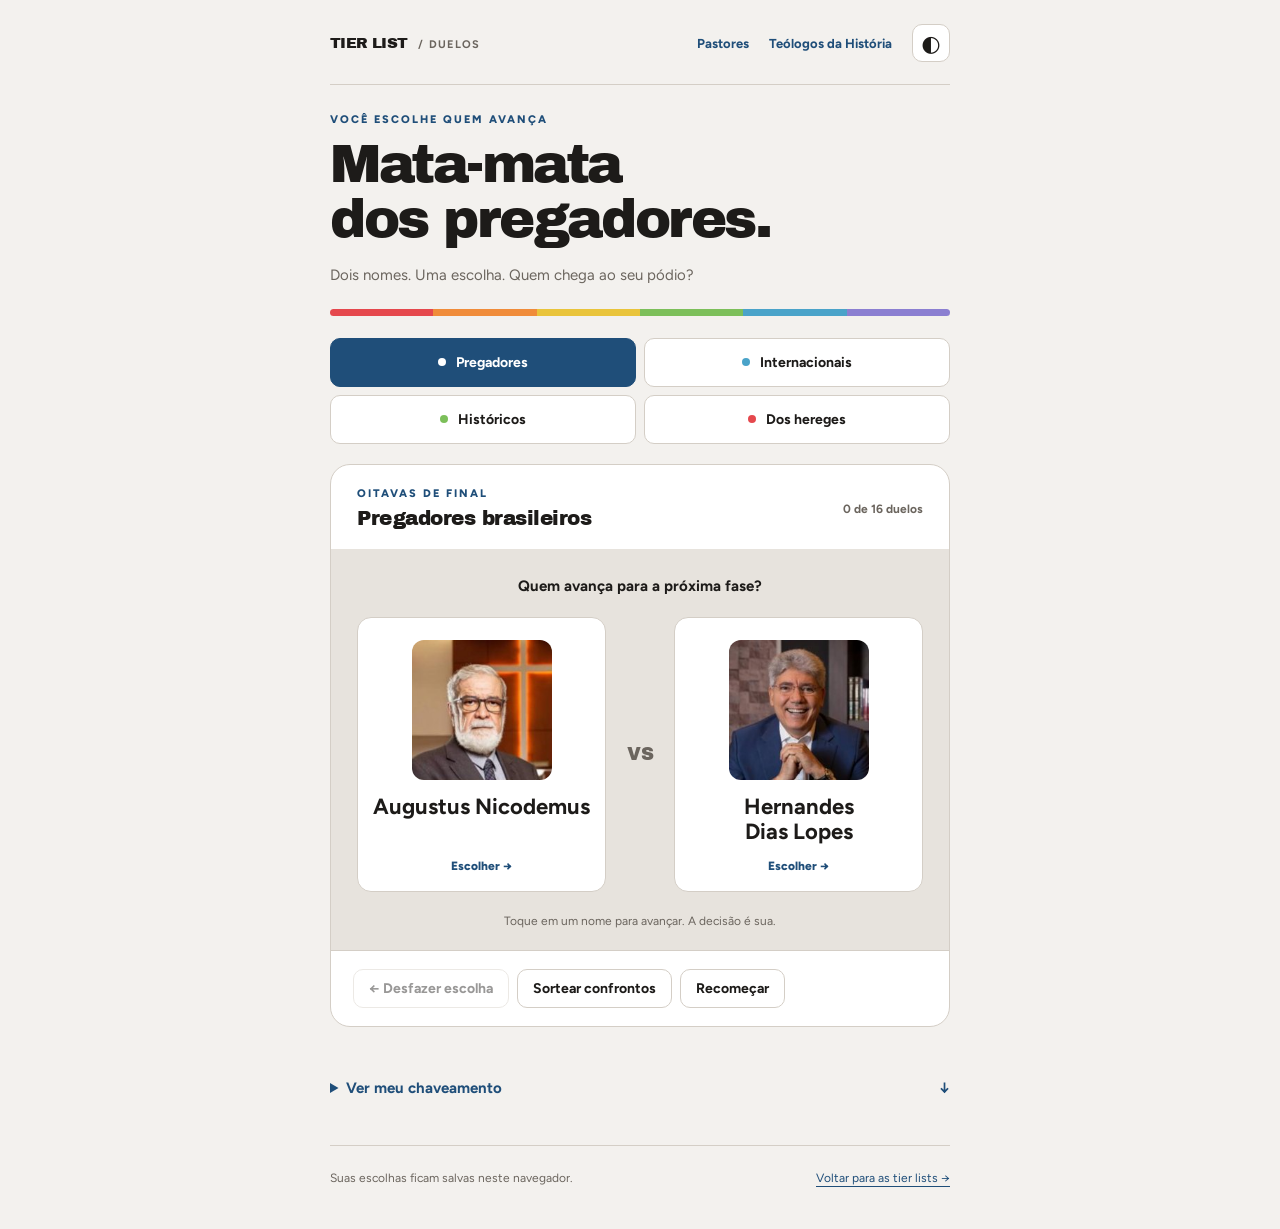
==== duelos/index.html @ 2bfd29da "Adiciona duelos mata-mata com pódio, chaveamento e compartilhamento" ====
<!doctype html>
<html lang="pt-BR">
<head>
  <meta charset="utf-8">
  <meta name="viewport" content="width=device-width, initial-scale=1, viewport-fit=cover">
  <title>Duelos · Mata-mata dos Pregadores</title>
  <meta name="description" content="Escolha seus favoritos em quatro mata-matas: pregadores brasileiros, teólogos internacionais, históricos e dos hereges. Monte e compartilhe sua chave.">
  <meta property="og:title" content="Mata-mata dos Pregadores">
  <meta property="og:description" content="16 nomes. Você decide o pódio. Escolha seus favoritos e compartilhe com os amigos.">
  <meta property="og:type" content="website">
  <meta property="og:image" content="https://matheusgregorio.github.io/tierlist-pastores/capa.jpg">
  <meta name="theme-color" content="#f3f1ee">
  <link rel="preconnect" href="https://fonts.googleapis.com">
  <link rel="stylesheet" href="https://fonts.googleapis.com/css2?family=Archivo+Black&family=Figtree:wght@400;600;700;800&display=swap">
  <link rel="stylesheet" href="style.css">
  <script>
    try { const tema = localStorage.getItem('tierlist-tema'); if (tema === 'light' || tema === 'dark') document.documentElement.dataset.theme = tema; } catch {}
  </script>
  <script type="module" src="app.mjs"></script>
</head>
<body>
  <main class="wrap">
    <header class="topo">
      <a class="marca" href="../">TIER LIST <span>/ DUELOS</span></a>
      <nav aria-label="Navegação principal">
        <a href="../">Pastores</a>
        <a href="../historia/">Teólogos da História</a>
        <button id="tema" class="icone" type="button" aria-label="Trocar tema">◐</button>
      </nav>
    </header>

    <section class="intro" aria-labelledby="titulo">
      <p class="eyebrow">VOCÊ ESCOLHE QUEM AVANÇA</p>
      <h1 id="titulo">Mata-mata<span>dos pregadores.</span></h1>
      <p class="sub">Dois nomes. Uma escolha. Quem chega ao seu pódio?</p>
      <div class="paleta" aria-hidden="true"><i style="--cor:var(--s)"></i><i style="--cor:var(--a)"></i><i style="--cor:var(--b)"></i><i style="--cor:var(--c)"></i><i style="--cor:var(--d)"></i><i style="--cor:var(--f)"></i></div>
    </section>

    <nav id="categorias" class="categorias" aria-label="Categorias de duelos"></nav>

    <section class="arena" aria-labelledby="categoria-titulo">
      <div class="arena-topo">
        <div><p id="fase" class="eyebrow"></p><h2 id="categoria-titulo"></h2></div>
        <span id="contagem" class="contagem"></span>
      </div>
      <progress id="progresso" max="16" value="0" aria-label="Duelos concluídos"></progress>
      <div id="disputa" class="disputa">
        <p id="pergunta" class="pergunta"></p>
        <div id="oponentes" class="oponentes"></div>
        <p class="hint instrucao">Toque em um nome para avançar. A decisão é sua.</p>
      </div>
      <div id="resultado" class="resultado" hidden></div>
      <div class="ferramentas">
        <div class="btns"><button id="voltar" type="button">← Desfazer escolha</button><button id="sortear" type="button">Sortear confrontos</button><button id="reiniciar" type="button">Recomeçar</button></div>
        <button id="compartilhar" type="button" class="primary" hidden>Compartilhar resultado ↗</button>
      </div>
      <p id="aviso" class="hint" role="status"></p>
    </section>

    <details class="chave-secao">
      <summary>Ver meu chaveamento <span aria-hidden="true">↓</span></summary>
      <div class="secao-topo"><h2 id="chave-titulo">O caminho até o pódio</h2><p class="hint">Deslize para os lados →</p></div>
      <div class="chave-scroll" tabindex="0" role="region" aria-label="Chaveamento completo, com rolagem horizontal"><div id="chave" class="chave"></div></div>
    </details>
    <footer>Suas escolhas ficam salvas neste navegador. <a href="../">Voltar para as tier lists →</a></footer>
    <noscript><p>Ative o JavaScript para jogar os duelos.</p></noscript>
  </main>

  <dialog id="confirmacao" aria-labelledby="confirmacao-titulo">
    <form method="dialog" class="dialog-conteudo">
      <h2 id="confirmacao-titulo"></h2><p id="confirmacao-texto" class="sub"></p>
      <div class="btns dialog-acoes"><button value="cancelar" autofocus>Cancelar</button><button value="confirmar" class="primary">Continuar</button></div>
    </form>
  </dialog>
  <dialog id="exportacao" aria-labelledby="exportacao-titulo">
    <div class="exportacao-topo"><h2 id="exportacao-titulo">Seu pódio e chaveamento</h2><button id="fechar-exportacao" type="button" aria-label="Fechar prévia">Fechar</button></div>
    <div class="previa"><img id="imagem-chave" alt="Pódio com fotos dos três colocados e chaveamento completo do mata-mata"></div>
    <p id="exportacao-aviso" class="hint" role="status"></p>
    <div class="btns dialog-acoes"><button id="baixar" type="button">Baixar imagem</button><button id="enviar" type="button" class="primary">Compartilhar</button></div>
  </dialog>
</body>
</html>
---- duelos/style.css ----
:root {
  --bg:#f3f1ee; --row:#e7e3dd; --surface:#fff; --fg:#1d1b19; --muted:#6b655e; --line:#d4cec6;
  --accent:#1f4e79; --on-accent:#fff; --category:#1f4e79;
  --s:#e5484d; --a:#f08c3a; --b:#e9c43b; --c:#7cbf5a; --d:#4aa3c9; --f:#8b7fd1;
  --display:'Archivo Black',Impact,'Arial Black',sans-serif; --body:'Figtree',system-ui,-apple-system,'Segoe UI',sans-serif;
}
@media(prefers-color-scheme:dark) { :root:not([data-theme="light"]) {
  --bg:#151413; --row:#24221f; --surface:#2d2a27; --fg:#f1ede8; --muted:#a69f97; --line:#3b3835; --accent:#8cb6de; --on-accent:#151413; color-scheme:dark;
}}
:root[data-theme="dark"] { --bg:#151413; --row:#24221f; --surface:#2d2a27; --fg:#f1ede8; --muted:#a69f97; --line:#3b3835; --accent:#8cb6de; --on-accent:#151413; color-scheme:dark; }
* { box-sizing:border-box; }
[hidden] { display:none !important; }
body { margin:0; padding:24px max(16px,env(safe-area-inset-right)) 40px max(16px,env(safe-area-inset-left)); background:var(--bg); color:var(--fg); font:15px var(--body); }
.wrap { max-width:620px; margin:auto; }
a { color:var(--accent); text-underline-offset:4px; }
button { font:700 14px var(--body); border:1px solid var(--line); background:var(--surface); color:var(--fg); padding:10px 15px; border-radius:10px; cursor:pointer; transition:background .15s,border-color .15s,transform .15s; }
button:hover { border-color:var(--accent); }
button:active { transform:translateY(1px); }
button:disabled { opacity:.45; cursor:default; }
button.primary { background:var(--accent); border-color:var(--accent); color:var(--on-accent); }
button:focus-visible,a:focus-visible,[tabindex]:focus-visible { outline:3px solid var(--accent); outline-offset:4px; }
.topo { display:flex; align-items:center; justify-content:space-between; gap:16px; padding-bottom:22px; border-bottom:1px solid var(--line); }
.marca { font:15px var(--display); color:var(--fg); text-decoration:none; letter-spacing:-.04em; white-space:nowrap; }
.marca span { color:var(--muted); font:700 11px var(--body); letter-spacing:.12em; margin-left:6px; }
.topo nav { display:flex; gap:20px; align-items:center; }
.topo nav a { font-weight:700; font-size:13px; text-decoration:none; }
.icone { font-size:22px; padding:0; width:38px; height:38px; }
.intro { padding:28px 0 22px; }
.eyebrow { font-size:11px; font-weight:800; letter-spacing:.18em; color:var(--accent); margin:0 0 10px; }
h1 { font:clamp(2.15rem,8vw,3.4rem)/1.02 var(--display); margin:0; letter-spacing:-.045em; }
h1 span { display:block; color:var(--fg); }
.paleta { display:grid; grid-template-columns:repeat(6,1fr); height:7px; overflow:hidden; border-radius:4px; margin-top:22px; }
.paleta i { background:var(--cor); }
h2 { font:1.25rem/1.25 var(--display); margin:0; letter-spacing:-.025em; }
.sub { color:var(--muted); line-height:1.6; margin:16px 0 0; }
.categorias { display:grid; grid-template-columns:repeat(2,1fr); gap:8px; margin-bottom:20px; }
.categoria { display:flex; gap:10px; align-items:center; justify-content:center; padding:15px 10px; text-align:center; }
.categoria::before { content:''; width:8px; height:8px; border-radius:50%; background:var(--category); flex-shrink:0; }
.categoria[aria-current="true"] { background:var(--accent); color:var(--on-accent); border-color:var(--accent); }
.categoria[aria-current="true"]::before { background:currentColor; }
.arena { background:var(--surface); border:1px solid var(--line); border-radius:20px; overflow:hidden; }
.arena-topo { display:flex; align-items:center; justify-content:space-between; padding:22px 26px 18px; gap:16px; }
.arena-topo>div { min-width:0; }
.arena-topo h2 { text-wrap:balance; }
.arena-topo .eyebrow { margin-bottom:6px; }
.contagem { color:var(--muted); font-size:12px; font-weight:700; white-space:nowrap; }
progress { display:block; appearance:none; width:100%; height:4px; border:0; background:var(--row); color:var(--category); }
progress::-webkit-progress-bar { background:var(--row); }
progress::-webkit-progress-value { background:var(--category); }
progress::-moz-progress-bar { background:var(--category); }
.disputa { padding:24px 26px 20px; background:var(--row); }
.pergunta { text-align:center; font-weight:700; margin:0 0 22px; }
.oponentes { display:grid; grid-template-columns:minmax(0,1fr) 44px minmax(0,1fr); align-items:stretch; gap:12px; max-width:720px; margin:auto; }
.versus { align-self:center; text-align:center; font:18px var(--display); color:var(--muted); }
.candidato { display:flex; flex-direction:column; align-items:center; padding:22px 14px 18px; border:1px solid var(--line); border-radius:14px; min-width:0; gap:14px; }
.candidato:hover { border-color:var(--category); background:var(--surface); box-shadow:0 0 0 2px var(--accent); transform:translateY(-3px); }
.retrato { display:grid; place-items:center; width:clamp(80px,14vw,140px); aspect-ratio:1; overflow:hidden; border-radius:12px; background:var(--accent); color:var(--fg); font:clamp(1.8rem,5vw,3rem) var(--display); }
.retrato img { width:100%; height:100%; object-fit:cover; }
.candidato .nome { font-size:clamp(15px,2.5vw,22px); line-height:1.15; text-wrap:balance; }
.votar { color:var(--accent); font-size:12px; font-weight:800; margin-top:auto; }
.hint { color:var(--muted); font-size:12px; line-height:1.5; margin:0; }
.instrucao { text-align:center; margin-top:20px; }
.ferramentas { display:flex; justify-content:space-between; gap:12px; flex-wrap:wrap; padding:18px 22px; border-top:1px solid var(--line); }
.btns { display:flex; flex-wrap:wrap; gap:8px; }
#aviso:empty { display:none; }
#aviso { padding:0 22px 16px; }
.resultado { padding:32px 20px; text-align:center; background:var(--row); }
.resultado .retrato { margin:0 auto 18px; width:128px; outline:3px solid var(--category); outline-offset:6px; }
.resultado h3 { font:clamp(1.5rem,5vw,2.5rem)/1.15 var(--display); margin:12px 0; }
.resultado .eyebrow { margin-top:26px; }
.chave-secao { margin-top:36px; }
.chave-secao summary { cursor:pointer; font-weight:700; padding:16px 0; color:var(--accent); }
.chave-secao summary span { float:right; }
.podio { display:grid; grid-template-columns:repeat(3,minmax(0,1fr)); align-items:end; gap:8px; margin:28px auto 4px; max-width:460px; }
.podio-lugar { min-width:0; display:flex; flex-direction:column; align-items:center; }
.podio .retrato { width:82px; margin:0 0 14px; outline:none; }
.podio-lugar.primeiro .retrato { width:100px; outline:3px solid var(--b); outline-offset:4px; }
.podio-nome { font-size:13px; font-weight:800; line-height:1.2; min-height:34px; display:grid; place-items:center; margin-bottom:12px; text-wrap:balance; }
.degrau { background:var(--row); width:100%; border-radius:10px 10px 0 0; padding:14px 4px; font:28px var(--display); }
.primeiro .degrau { height:108px; background:var(--b); color:#1d1b19; }
.segundo .degrau { height:82px; background:var(--d); color:#1d1b19; }
.terceiro .degrau { height:60px; background:var(--a); color:#1d1b19; }
.secao-topo { display:flex; align-items:end; justify-content:space-between; gap:16px; margin-bottom:16px; }
.secao-topo .eyebrow { margin-bottom:6px; }
.chave-scroll { overflow-x:auto; border:1px solid var(--line); border-radius:16px; background:var(--row); scrollbar-color:var(--line) var(--row); }
.chave { display:grid; grid-template-columns:repeat(4,minmax(170px,1fr)) 150px; gap:24px; min-width:1000px; padding:22px; }
.bronze-resumo { grid-column:1/-1; }
.coluna { display:flex; flex-direction:column; min-width:0; }
.coluna h3 { font-size:10px; letter-spacing:.1em; text-transform:uppercase; color:var(--muted); margin:0 0 18px; }
.jogos { display:grid; grid-template-rows:repeat(16,30px); row-gap:4px; }
.jogo { position:relative; align-self:center; background:var(--surface); border:1px solid var(--line); border-radius:9px; }
.jogo.ativo { outline:2px solid var(--category); outline-offset:2px; }
.jogo::after { content:''; position:absolute; width:24px; height:1px; background:var(--line); right:-25px; top:50%; }
.coluna:last-child .jogo::after { display:none; }
.entrada { display:flex; align-items:center; gap:6px; min-height:31px; padding:6px 8px; font-size:10px; line-height:1.3; }
.entrada+.entrada { border-top:1px solid var(--line); }
.entrada.ganhador { color:var(--accent); font-weight:800; }
.entrada.perdedor { color:var(--muted); }
.entrada.pendente { color:var(--muted); font-style:italic; }
.entrada .check { margin-left:auto; font-weight:800; }
footer { border-top:1px solid var(--line); padding-top:22px; margin-top:32px; color:var(--muted); font-size:12px; line-height:1.8; display:flex; justify-content:space-between; gap:12px; flex-wrap:wrap; }
dialog { padding:0; border:1px solid var(--line); border-radius:18px; background:var(--surface); color:var(--fg); width:min(480px,calc(100% - 32px)); max-height:calc(100dvh - 32px); }
dialog::backdrop { background:rgb(20 18 16/.65); }
.dialog-conteudo { padding:24px; }
.dialog-acoes { padding-top:22px; justify-content:flex-end; }
#exportacao { width:min(650px,calc(100% - 32px)); }
#exportacao[open] { display:flex; flex-direction:column; }
.exportacao-topo { padding:14px 18px; display:flex; align-items:center; justify-content:space-between; gap:12px; }
.previa { overflow:auto; min-height:0; background:var(--row); padding:16px; }
.previa img { width:100%; height:auto; display:block; border-radius:8px; }
#exportacao .dialog-acoes { padding:14px 18px; }
#exportacao-aviso { padding:0 18px; }
@media(max-width:600px) {
  body { padding-top:16px; }
  .topo { align-items:start; padding-bottom:16px; }
  .marca { margin-top:10px; font-size:12px; }
  .marca span { font-size:9px; }
  .topo nav { gap:8px; flex-wrap:wrap; justify-content:flex-end; }
  .topo nav a { font-size:11px; }
  .topo nav a:nth-child(2) { display:none; }
  .intro { padding-top:30px; }
  .categorias { grid-template-columns:repeat(2,1fr); gap:6px; }
  .categoria { padding:12px 6px; font-size:12px; }
  .arena-topo { padding:18px 16px; gap:8px; align-items:start; }
  .arena-topo h2 { font-size:1.08rem; }
  .contagem { font-size:10px; padding-top:2px; }
  .disputa { padding:20px 12px; }
  .oponentes { grid-template-columns:minmax(0,1fr) 24px minmax(0,1fr); gap:5px; }
  .versus { font-size:12px; }
  .candidato { padding:18px 8px 14px; gap:12px; }
  .retrato { width:80px; }
  .ferramentas { padding:14px 12px; }
  .ferramentas .btns { width:100%; }
  .ferramentas .btns button { flex:1 1 auto; padding:10px 8px; font-size:11px; }
  .ferramentas>.primary { width:100%; }
  .secao-topo { align-items:start; flex-direction:column; gap:8px; }
}
@media(prefers-reduced-motion:reduce) { * { transition:none !important; } }
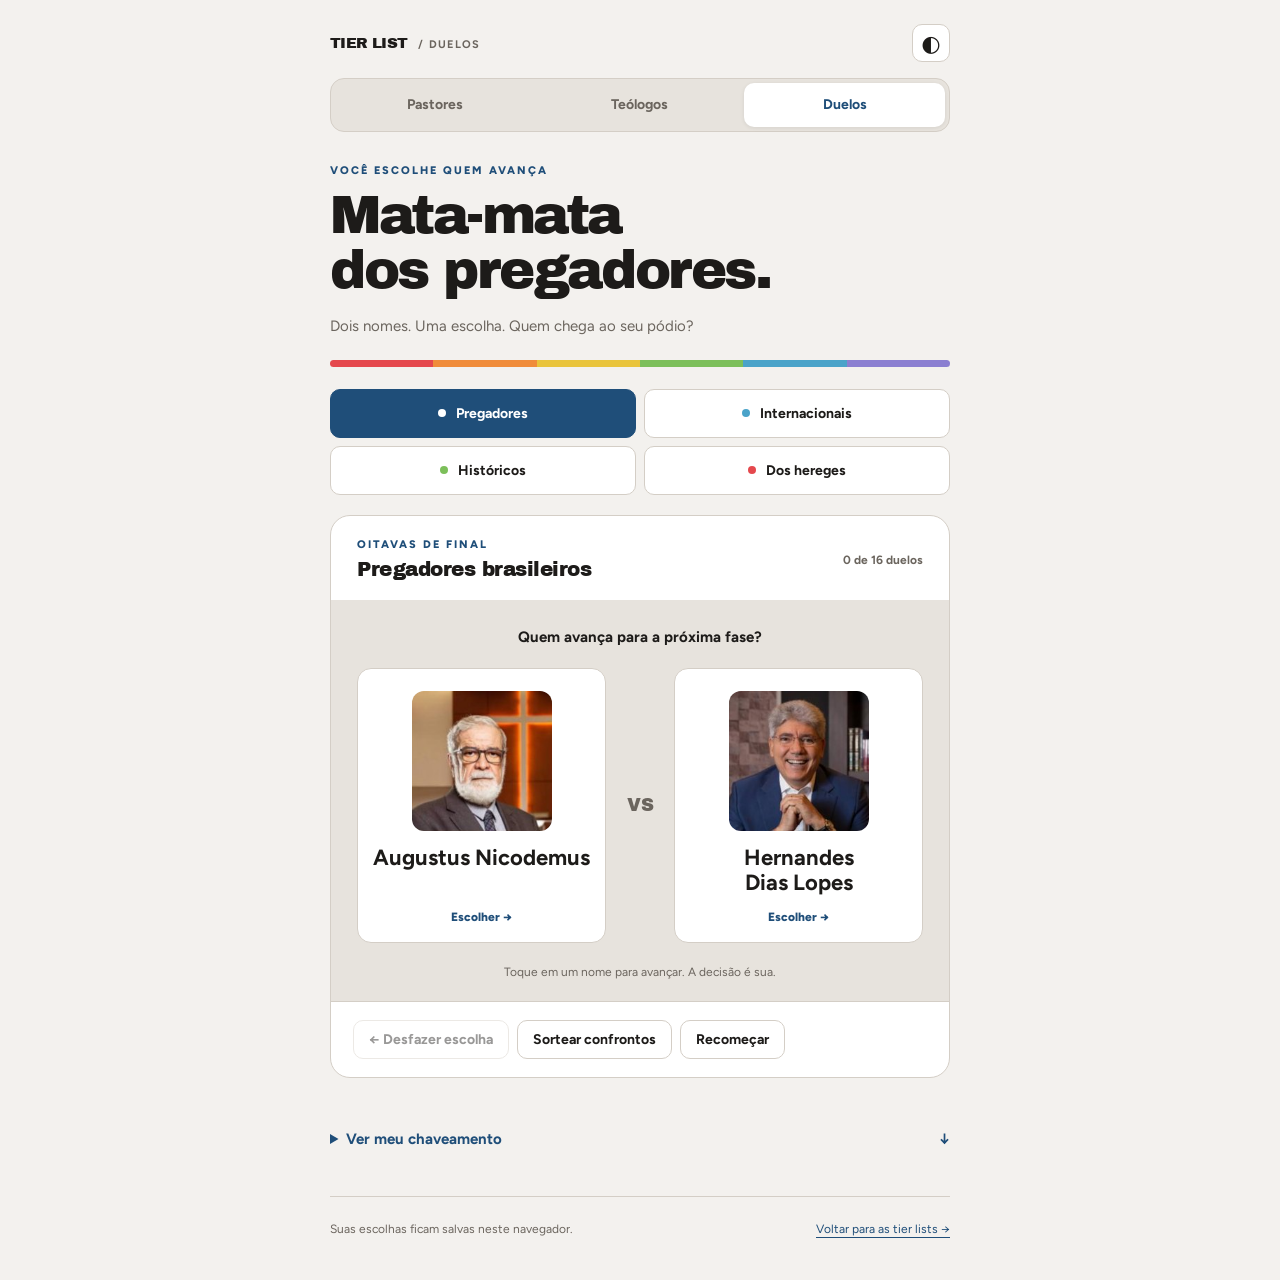
==== commit bc70046a: "Integra dev, corrige reordenação por clique e amplia lista de pastores" ====
--- a/duelos/index.html
+++ b/duelos/index.html
@@ -17,17 +17,20 @@
     try { const tema = localStorage.getItem('tierlist-tema'); if (tema === 'light' || tema === 'dark') document.documentElement.dataset.theme = tema; } catch {}
   </script>
   <script type="module" src="app.mjs"></script>
+<link rel="stylesheet" href="../menu.css">
 </head>
 <body>
   <main class="wrap">
     <header class="topo">
       <a class="marca" href="../">TIER LIST <span>/ DUELOS</span></a>
-      <nav aria-label="Navegação principal">
-        <a href="../">Pastores</a>
-        <a href="../historia/">Teólogos da História</a>
-        <button id="tema" class="icone" type="button" aria-label="Trocar tema">◐</button>
-      </nav>
+      <button id="tema" class="icone" type="button" aria-label="Trocar tema">◐</button>
     </header>
+
+    <nav class="site-nav" aria-label="Navegação principal">
+    <a href="../">Pastores</a>
+    <a href="../historia/">Teólogos</a>
+    <a href="../duelos/" aria-current="page">Duelos</a>
+  </nav>
 
     <section class="intro" aria-labelledby="titulo">
       <p class="eyebrow">VOCÊ ESCOLHE QUEM AVANÇA</p>
--- a/duelos/style.css
+++ b/duelos/style.css
@@ -19,11 +19,9 @@
 button:disabled { opacity:.45; cursor:default; }
 button.primary { background:var(--accent); border-color:var(--accent); color:var(--on-accent); }
 button:focus-visible,a:focus-visible,[tabindex]:focus-visible { outline:3px solid var(--accent); outline-offset:4px; }
-.topo { display:flex; align-items:center; justify-content:space-between; gap:16px; padding-bottom:22px; border-bottom:1px solid var(--line); }
+.topo { display:flex; align-items:center; justify-content:space-between; gap:16px; padding-bottom:16px; }
 .marca { font:15px var(--display); color:var(--fg); text-decoration:none; letter-spacing:-.04em; white-space:nowrap; }
 .marca span { color:var(--muted); font:700 11px var(--body); letter-spacing:.12em; margin-left:6px; }
-.topo nav { display:flex; gap:20px; align-items:center; }
-.topo nav a { font-weight:700; font-size:13px; text-decoration:none; }
 .icone { font-size:22px; padding:0; width:38px; height:38px; }
 .intro { padding:28px 0 22px; }
 .eyebrow { font-size:11px; font-weight:800; letter-spacing:.18em; color:var(--accent); margin:0 0 10px; }
@@ -115,9 +113,6 @@
   .topo { align-items:start; padding-bottom:16px; }
   .marca { margin-top:10px; font-size:12px; }
   .marca span { font-size:9px; }
-  .topo nav { gap:8px; flex-wrap:wrap; justify-content:flex-end; }
-  .topo nav a { font-size:11px; }
-  .topo nav a:nth-child(2) { display:none; }
   .intro { padding-top:30px; }
   .categorias { grid-template-columns:repeat(2,1fr); gap:6px; }
   .categoria { padding:12px 6px; font-size:12px; }
--- a/menu.css
+++ b/menu.css
@@ -0,0 +1,5 @@
+.site-nav { display: grid; grid-template-columns: repeat(3, minmax(0, 1fr)); gap: 4px; padding: 4px; border: 1px solid var(--line); border-radius: 14px; background: var(--row); margin: 0 0 4px; }
+.site-nav a { display: flex; align-items: center; justify-content: center; min-height: 44px; padding: 10px 6px; border-radius: 10px; color: var(--muted); font: 700 14px var(--body); text-align: center; text-decoration: none; line-height: 1.2; }
+.site-nav a:hover { color: var(--accent); background: var(--surface); }
+.site-nav a[aria-current="page"] { background: var(--surface); color: var(--accent); box-shadow: 0 1px 4px rgb(0 0 0 / .08); }
+.site-nav a:focus-visible { outline: 2px solid var(--accent); outline-offset: -2px; }
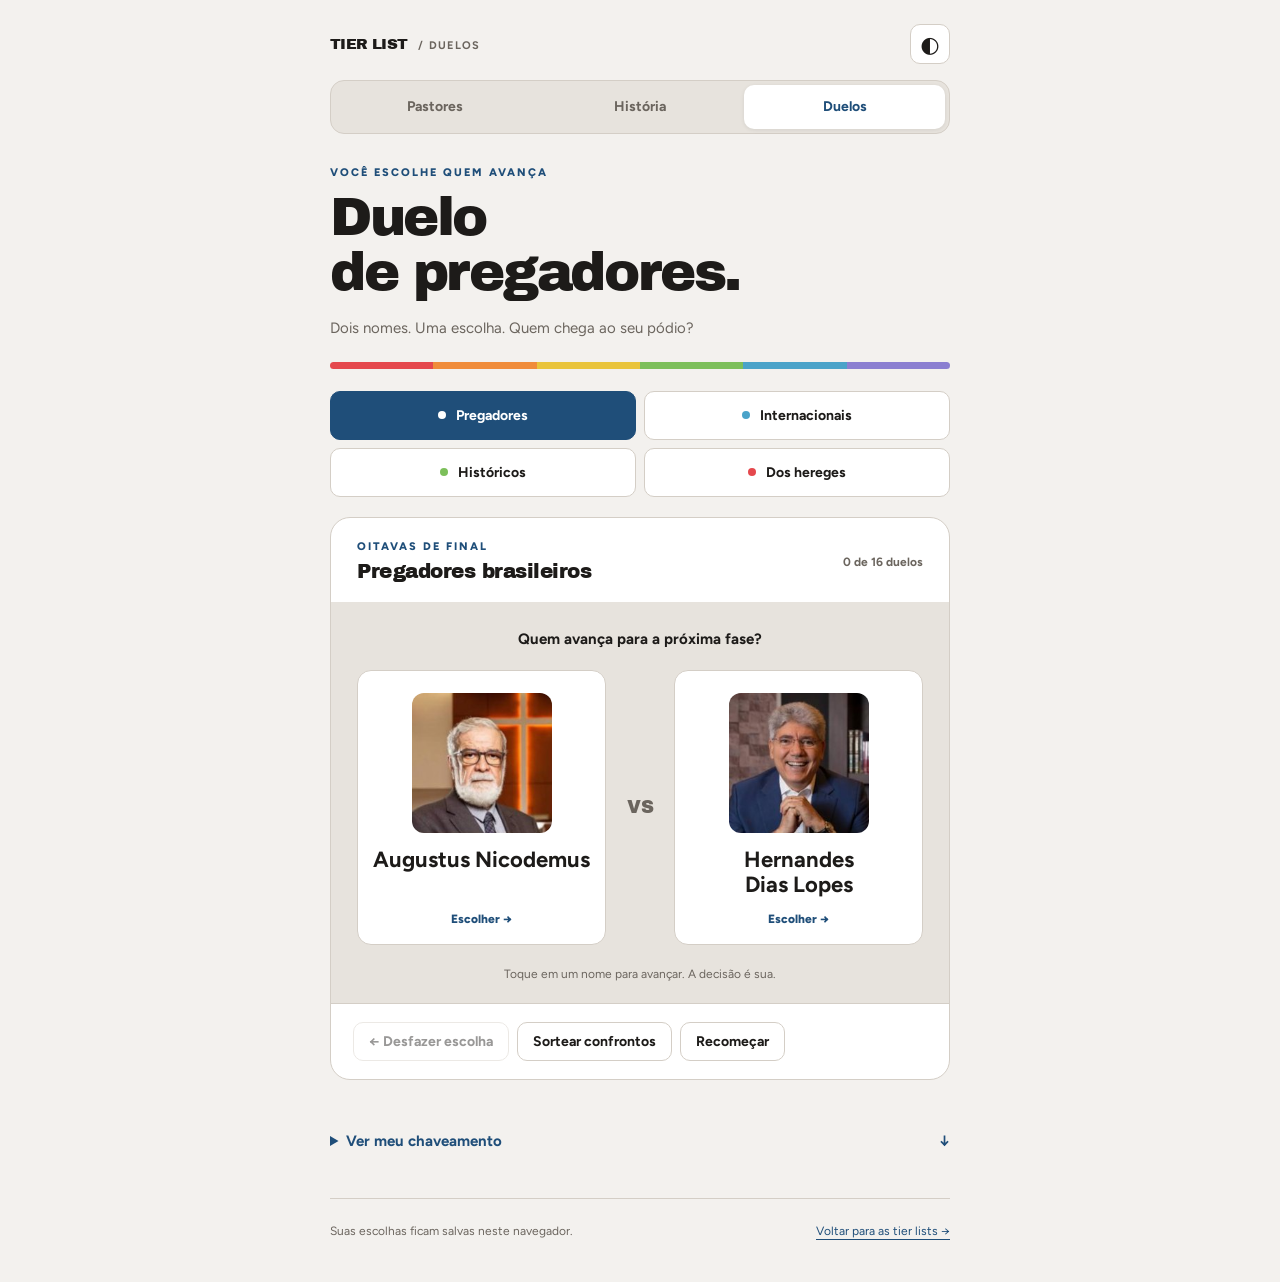
==== commit ba9286c3: "Padroniza navegação e renomeia Duelo de Pregadores" ====
--- a/duelos/index.html
+++ b/duelos/index.html
@@ -3,9 +3,9 @@
 <head>
   <meta charset="utf-8">
   <meta name="viewport" content="width=device-width, initial-scale=1, viewport-fit=cover">
-  <title>Duelos · Mata-mata dos Pregadores</title>
-  <meta name="description" content="Escolha seus favoritos em quatro mata-matas: pregadores brasileiros, teólogos internacionais, históricos e dos hereges. Monte e compartilhe sua chave.">
-  <meta property="og:title" content="Mata-mata dos Pregadores">
+  <title>Duelo de Pregadores</title>
+  <meta name="description" content="Escolha seus favoritos nos duelos de pregadores brasileiros, teólogos internacionais, históricos e dos hereges. Monte e compartilhe sua chave.">
+  <meta property="og:title" content="Duelo de Pregadores">
   <meta property="og:description" content="16 nomes. Você decide o pódio. Escolha seus favoritos e compartilhe com os amigos.">
   <meta property="og:type" content="website">
   <meta property="og:image" content="https://matheusgregorio.github.io/tierlist-pastores/capa.jpg">
@@ -21,20 +21,21 @@
 </head>
 <body>
   <main class="wrap">
-    <header class="topo">
-      <a class="marca" href="../">TIER LIST <span>/ DUELOS</span></a>
-      <button id="tema" class="icone" type="button" aria-label="Trocar tema">◐</button>
-    </header>
-
-    <nav class="site-nav" aria-label="Navegação principal">
-    <a href="../">Pastores</a>
-    <a href="../historia/">Teólogos</a>
-    <a href="../duelos/" aria-current="page">Duelos</a>
-  </nav>
+    <div class="site-header">
+      <div class="site-top">
+        <a class="site-marca" href="../">TIER LIST <span>/ DUELOS</span></a>
+        <button id="tema" class="icone" type="button" aria-label="Trocar tema">◐</button>
+      </div>
+      <nav class="site-nav" aria-label="Navegação principal">
+        <a href="../">Pastores</a>
+        <a href="../historia/">História</a>
+        <a href="../duelos/" aria-current="page">Duelos</a>
+      </nav>
+    </div>
 
     <section class="intro" aria-labelledby="titulo">
       <p class="eyebrow">VOCÊ ESCOLHE QUEM AVANÇA</p>
-      <h1 id="titulo">Mata-mata<span>dos pregadores.</span></h1>
+      <h1 id="titulo">Duelo<span>de pregadores.</span></h1>
       <p class="sub">Dois nomes. Uma escolha. Quem chega ao seu pódio?</p>
       <div class="paleta" aria-hidden="true"><i style="--cor:var(--s)"></i><i style="--cor:var(--a)"></i><i style="--cor:var(--b)"></i><i style="--cor:var(--c)"></i><i style="--cor:var(--d)"></i><i style="--cor:var(--f)"></i></div>
     </section>
@@ -77,7 +78,7 @@
   </dialog>
   <dialog id="exportacao" aria-labelledby="exportacao-titulo">
     <div class="exportacao-topo"><h2 id="exportacao-titulo">Seu pódio e chaveamento</h2><button id="fechar-exportacao" type="button" aria-label="Fechar prévia">Fechar</button></div>
-    <div class="previa"><img id="imagem-chave" alt="Pódio com fotos dos três colocados e chaveamento completo do mata-mata"></div>
+    <div class="previa"><img id="imagem-chave" alt="Pódio com fotos dos três colocados e chaveamento completo dos duelos"></div>
     <p id="exportacao-aviso" class="hint" role="status"></p>
     <div class="btns dialog-acoes"><button id="baixar" type="button">Baixar imagem</button><button id="enviar" type="button" class="primary">Compartilhar</button></div>
   </dialog>
--- a/duelos/style.css
+++ b/duelos/style.css
@@ -19,9 +19,6 @@
 button:disabled { opacity:.45; cursor:default; }
 button.primary { background:var(--accent); border-color:var(--accent); color:var(--on-accent); }
 button:focus-visible,a:focus-visible,[tabindex]:focus-visible { outline:3px solid var(--accent); outline-offset:4px; }
-.topo { display:flex; align-items:center; justify-content:space-between; gap:16px; padding-bottom:16px; }
-.marca { font:15px var(--display); color:var(--fg); text-decoration:none; letter-spacing:-.04em; white-space:nowrap; }
-.marca span { color:var(--muted); font:700 11px var(--body); letter-spacing:.12em; margin-left:6px; }
 .icone { font-size:22px; padding:0; width:38px; height:38px; }
 .intro { padding:28px 0 22px; }
 .eyebrow { font-size:11px; font-weight:800; letter-spacing:.18em; color:var(--accent); margin:0 0 10px; }
@@ -110,9 +107,6 @@
 #exportacao-aviso { padding:0 18px; }
 @media(max-width:600px) {
   body { padding-top:16px; }
-  .topo { align-items:start; padding-bottom:16px; }
-  .marca { margin-top:10px; font-size:12px; }
-  .marca span { font-size:9px; }
   .intro { padding-top:30px; }
   .categorias { grid-template-columns:repeat(2,1fr); gap:6px; }
   .categoria { padding:12px 6px; font-size:12px; }
--- a/menu.css
+++ b/menu.css
@@ -3,3 +3,11 @@
 .site-nav a:hover { color: var(--accent); background: var(--surface); }
 .site-nav a[aria-current="page"] { background: var(--surface); color: var(--accent); box-shadow: 0 1px 4px rgb(0 0 0 / .08); }
 .site-nav a:focus-visible { outline: 2px solid var(--accent); outline-offset: -2px; }
+.site-top { display: flex; align-items: center; justify-content: space-between; gap: 16px; padding-bottom: 16px; }
+.site-marca { font: 15px var(--display); color: var(--fg); text-decoration: none; letter-spacing: -.04em; white-space: nowrap; }
+.site-marca span { color: var(--muted); font: 700 11px var(--body); letter-spacing: .12em; margin-left: 6px; }
+.site-top button.icone { width: 40px; height: 40px; flex-shrink: 0; }
+@media (max-width: 520px) {
+  .site-marca { font-size: 12px; }
+  .site-marca span { font-size: 9px; }
+}
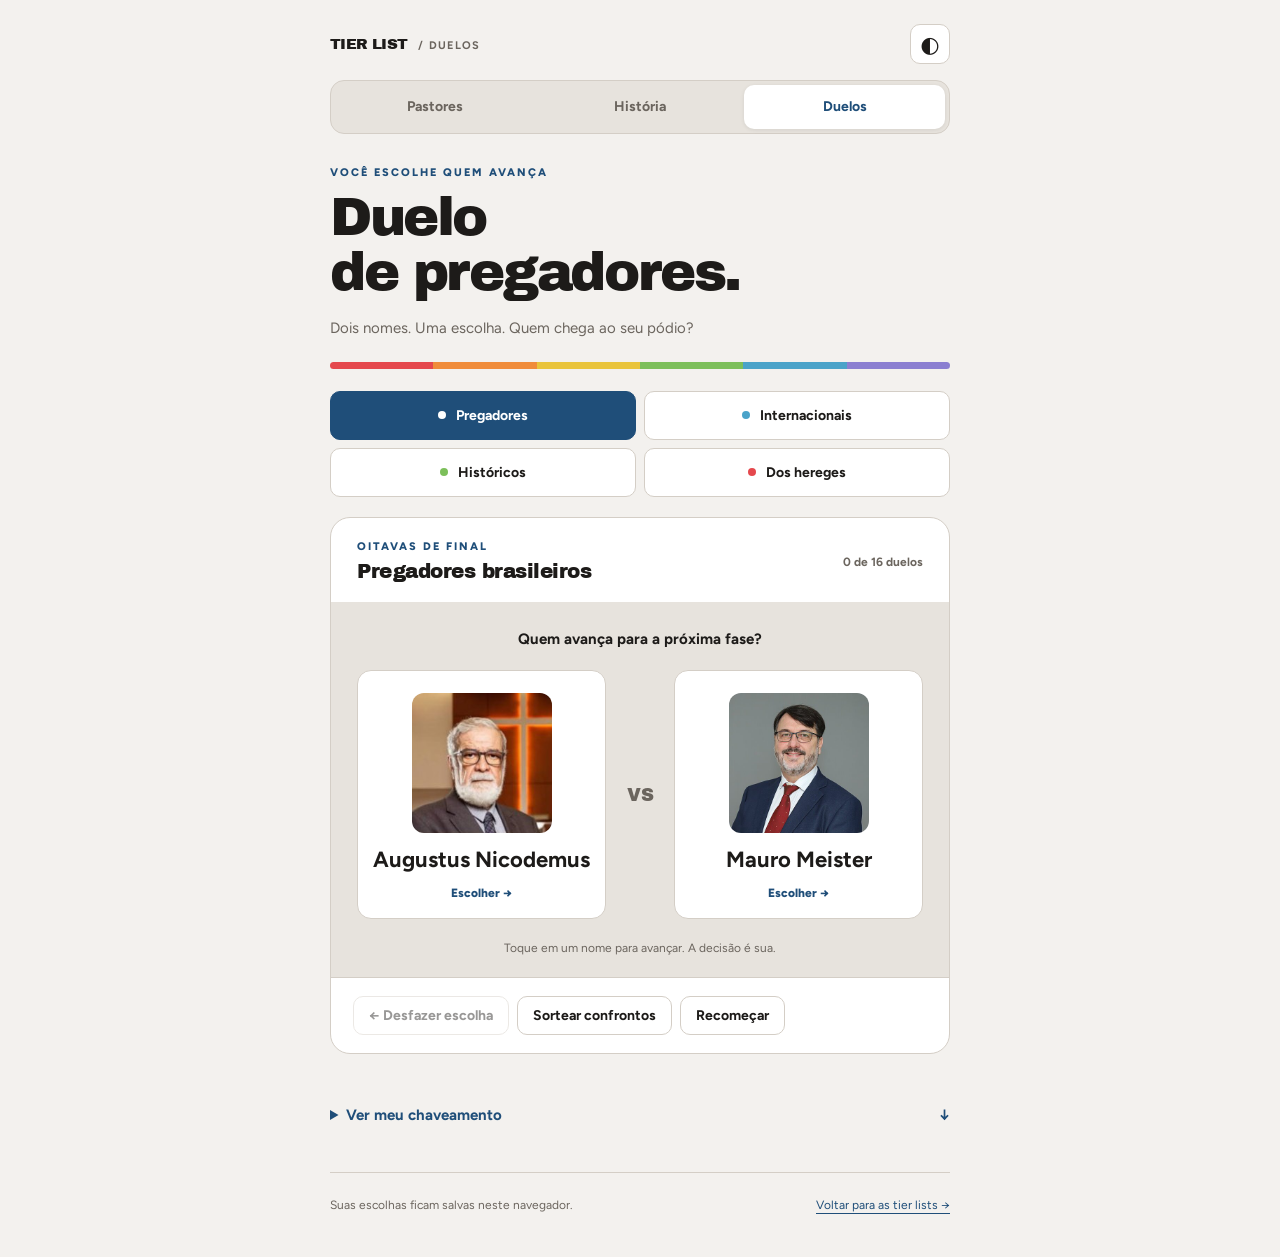
==== commit 9b5ce9c4: "Duelos: ranking geral de pódios (Supabase) Cada torneio concluído envia seu pódio uma vez (até recom" ====
--- a/duelos/index.html
+++ b/duelos/index.html
@@ -66,6 +66,14 @@
       <div class="secao-topo"><h2 id="chave-titulo">O caminho até o pódio</h2><p class="hint">Deslize para os lados →</p></div>
       <div class="chave-scroll" tabindex="0" role="region" aria-label="Chaveamento completo, com rolagem horizontal"><div id="chave" class="chave"></div></div>
     </details>
+    <section id="ranking" class="ranking" aria-labelledby="ranking-titulo" hidden>
+      <p class="eyebrow">RANKING GERAL</p>
+      <h2 id="ranking-titulo">Quem mais pega pódio</h2>
+      <p id="ranking-sub" class="hint"></p>
+      <p class="legenda hint" aria-hidden="true"><span class="medalha ouro">1º</span> lugar <span class="medalha prata">2º</span> lugar <span class="medalha bronze">3º</span> lugar</p>
+      <ol id="ranking-lista" class="ranking-lista"></ol>
+      <p id="ranking-aviso" class="hint" role="status"></p>
+    </section>
     <footer>Suas escolhas ficam salvas neste navegador. <a href="../">Voltar para as tier lists →</a></footer>
     <noscript><p>Ative o JavaScript para jogar os duelos.</p></noscript>
   </main>
--- a/duelos/style.css
+++ b/duelos/style.css
@@ -125,3 +125,21 @@
   .secao-topo { align-items:start; flex-direction:column; gap:8px; }
 }
 @media(prefers-reduced-motion:reduce) { * { transition:none !important; } }
+
+/* Ranking geral */
+.ranking { margin-top:36px; padding-top:24px; border-top:1px solid var(--line); }
+.ranking h2 { font:1.5rem/1.1 var(--display); margin:0 0 6px; }
+.ranking-lista { list-style:none; margin:16px 0 0; padding:0; display:grid; gap:6px; }
+.ranking-lista li { display:grid; grid-template-columns:28px 44px minmax(0,1fr) auto; align-items:center; gap:10px;
+  padding:8px 10px; border-radius:12px; background:var(--row); }
+.ranking-lista .pos { font:1rem var(--display); color:var(--muted); text-align:center; font-variant-numeric:tabular-nums; }
+.ranking-lista li:nth-child(-n+3) .pos { color:var(--fg); }
+.ranking-lista .retrato { width:44px; border-radius:8px; font-size:1rem; outline:none; margin:0; }
+.ranking-lista .nome { font-weight:700; min-width:0; overflow-wrap:anywhere; }
+.medalhas { display:flex; gap:6px; }
+.medalha { min-width:34px; padding:3px 7px; border-radius:999px; font:800 12px var(--body); text-align:center;
+  color:#1d1b19; font-variant-numeric:tabular-nums; }
+.medalha.ouro { background:#e9c43b; } .medalha.prata { background:#c9ccd1; } .medalha.bronze { background:#d79a63; }
+.medalha.zero { opacity:.35; }
+.legenda { display:flex; align-items:center; gap:6px; flex-wrap:wrap; margin-top:10px; }
+.legenda .medalha { min-width:0; }
